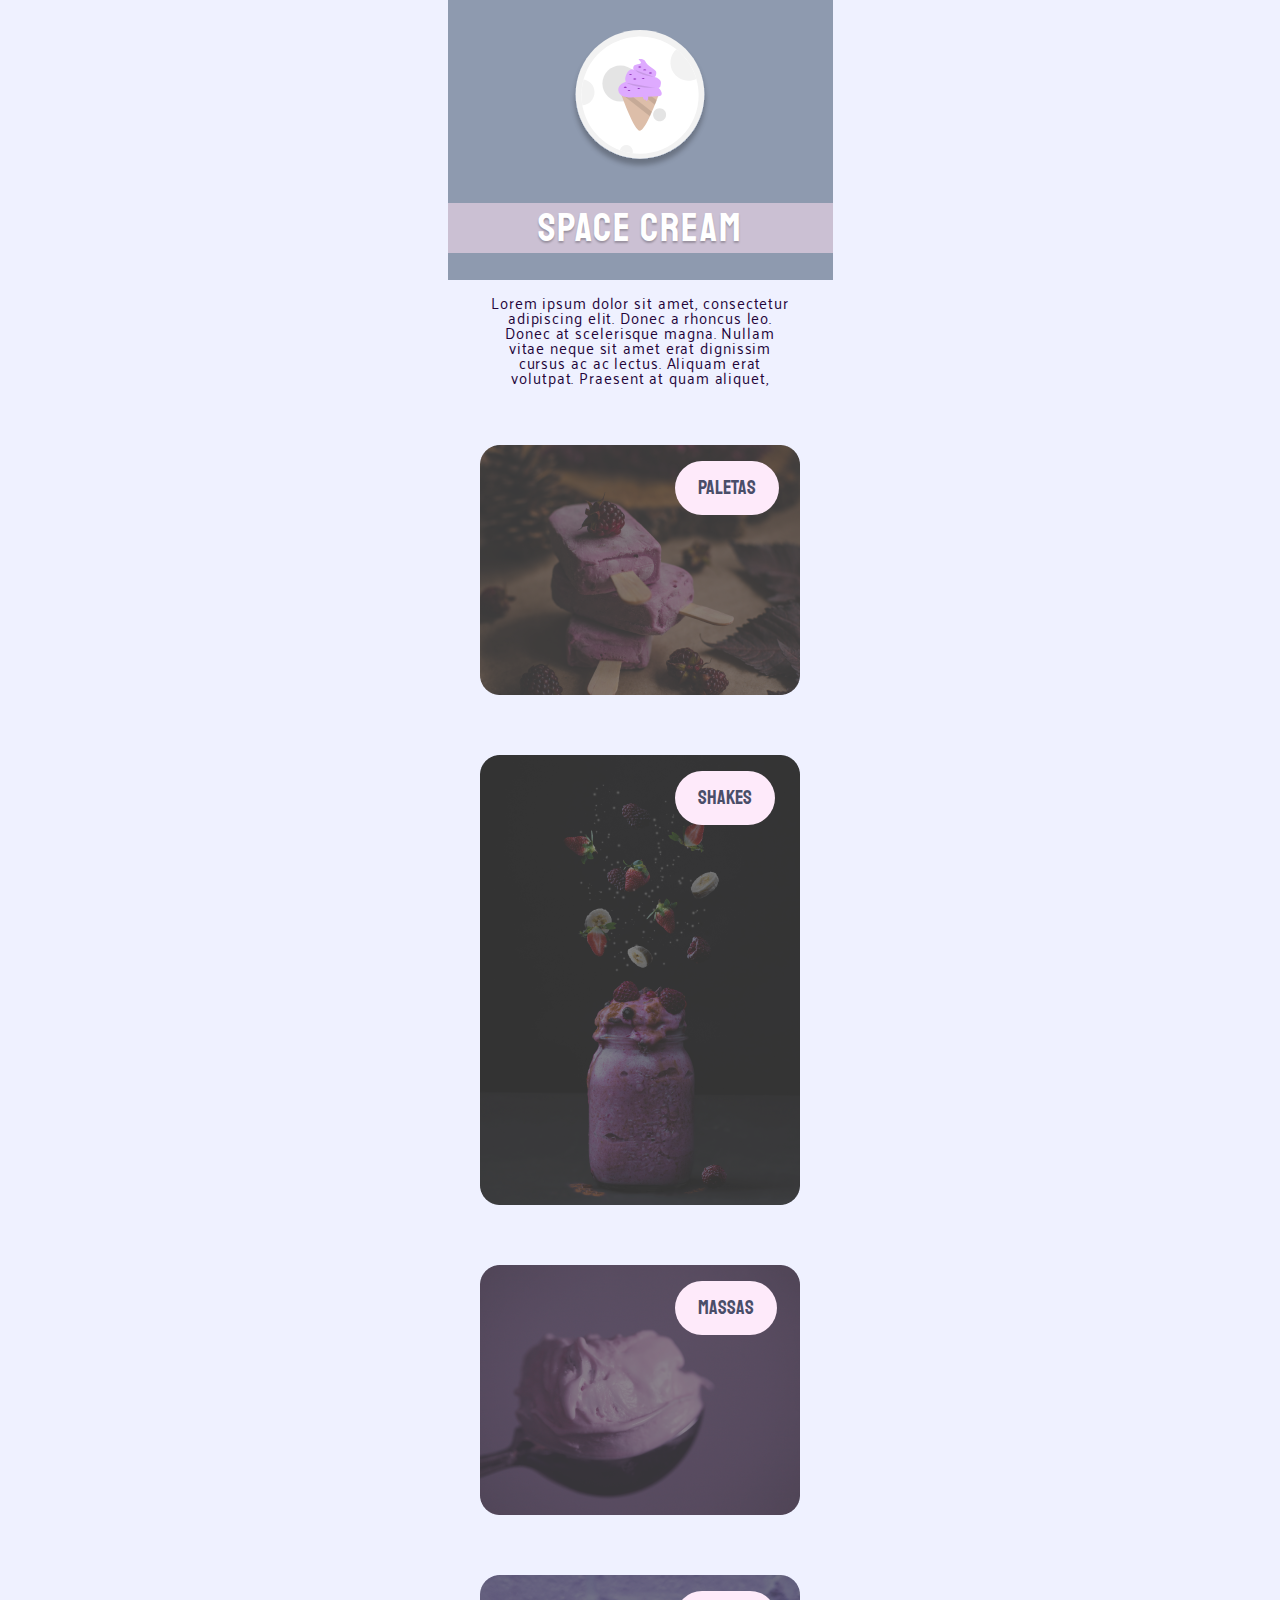
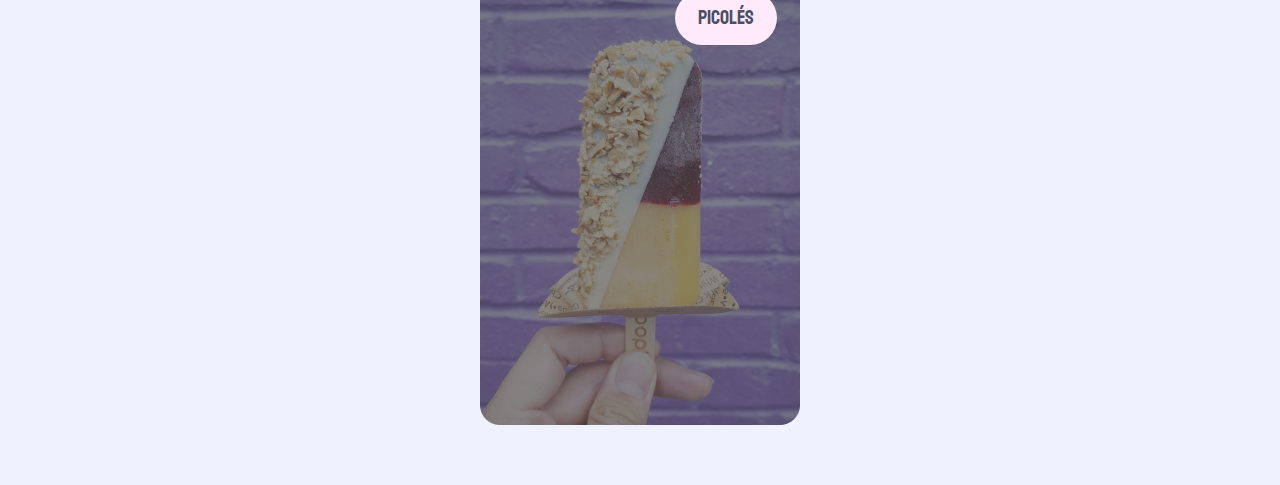
==== (Stage 3) Desafio - Mobile First/index.html @ c7ff437f "Add files via upload" ====
<!DOCTYPE html>
<html lang="en">
<head>
  <meta charset="UTF-8">
  <meta http-equiv="X-UA-Compatible" content="IE=edge">
  <meta name="viewport" content="width=device-width, initial-scale=1.0">
  <link rel="preconnect" href="https://fonts.googleapis.com">
  <link rel="preconnect" href="https://fonts.gstatic.com" crossorigin>

  <link href="https://fonts.googleapis.com/css2?family=Epilogue&family=Palanquin&family=Staatliches&display=swap" rel="stylesheet">

  <link rel="stylesheet" href="style.css">
  
  <title>Space cream</title>

</head>

<body>

  <div class="page">

    <header>

      <img src="images/logo (1).svg" alt="Ilustração vetorial de um sorvete rosa na frente da lua">
    
      <h1>Space Cream</h1>
  
    </header>
  
    <main>
  
      <p>
        Lorem ipsum dolor sit amet, consectetur adipiscing elit. 
        Donec a rhoncus leo. Donec at scelerisque magna. 
        Nullam vitae neque sit amet erat dignissim cursus ac ac lectus. 
        Aliquam erat volutpat. Praesent at quam aliquet, 
      </p>
  
      <div class="card">
        <img src="images/sorvete1.png" alt="Três picolés da cor rosa empilhados, com framboesas espalhadas.">
        <span>Paletas</span>
      </div>
  
      <div class="card">
        <img src="images/sorvete2.png" alt="Pedaços de morango, banana e framboesa caindo em cima de um shake roxo, em um recipiente de vidro.">
        <span>Shakes</span>
      </div>
  
      <div class="card">
        <img src="images/sorvete3.png" alt="Bola de sorvete rosa em uma colher. Fundo roxo.">
        <span>Massas</span>
      </div>
  
      <div class="card">
        <img src="images/sorvete4.png" alt="mão segurando picolé de 3 sabores, sobre um fundo de tijolos roxos">
        <span>Picolés</span>
      </div>
  
    </main>

  </div>
  
</body>

</html>
---- (Stage 3) Desafio - Mobile First/style.css ----
:root {
  --primary-fontstyle: 'Staatliches', sans-serif;
  --secondary-fontstyle: 'Palanquin', sans-serif;

  font-size: 62.5%;
}

* {
  padding: 0;
  margin: 0;

  box-sizing: border-box;
}

body {
  margin: 0 auto;
  font-family: var(--primary-fontstyle);
  background: #EFF1FF;

}

header {
  text-align: center;
  background-color: #8E9AAF;
  height: 28rem;
}

header img {
  margin: 3rem;
  height: 14rem;
}

header h1 {
  background-color: #CBC0D3;
  padding: 0.8rem 8.5rem;

  font-size: 4rem;
  line-height: 3.4rem;
  text-transform: uppercase;
  letter-spacing: 0.05em;
  font-weight: normal; 

  color: #FFFFFF;
  text-shadow: 0px 2px 2px rgba(0, 0, 0, 0.25);
}

.page {
  margin: 0 auto;
  max-width: 38.5rem;

}

main {
  background: #EFF1FF;
  display: flex;
  flex-direction: column;
  align-items: center;
}

main p {
  font-family: var(--secondary-fontstyle);
  font-size: 1.5rem;
  line-height: 1.5rem;
  text-align: center;
  color: #23053A;

  max-width: 30.5rem;

  margin-top: 1.5rem;

  letter-spacing: 0.06em;
}

main .card {
  margin-top: 6rem;
  display: grid;
  gap: 3.2rem;

  position: relative;

  animation: downtop 1s;
}

main .card img {
  filter: brightness(0.6) contrast(0.6);
  transition: all 0.2s;
}

.card img:hover {
  cursor: pointer;
  transform: scale(1.1);
  filter: brightness(1) contrast(1);
}

main .card span {
  position:absolute;
  top: 1.6rem;
  left: 19.5rem;

  color: #4A4E69;
  background-color: #FEEAFA;
  padding: 1rem 2.3rem;
  border-radius: 8rem;

  font-size: 2rem;
  line-height: 3.4rem;

  animation: topdown 1s;
}

main:last-child {
  margin-bottom: 6rem;
}

@keyframes downtop {
  0% {
    opacity: 0;
    transform: translateY(1.5rem);
  }

  100% {
    opacity: 1;
    transform: translateY(0);
  }
}

@keyframes topdown {
  0% {
    opacity: 0;
    transform: translateY(-3rem);
  }

  100% {
    opacity: 1;
    transform: translateY(0);
  }
}
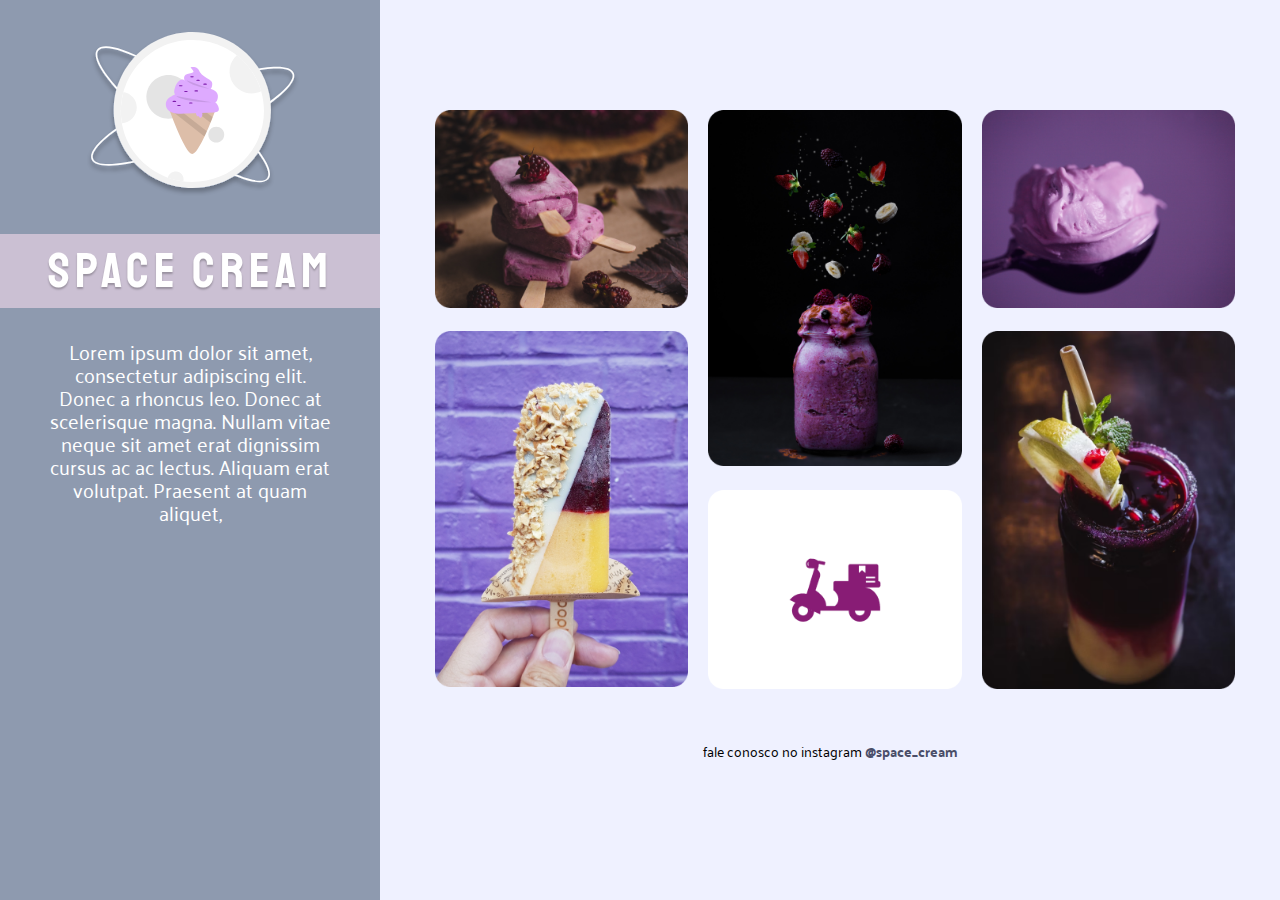
==== commit 5398789c: "Add files via upload" ====
--- a/(Stage 3) Desafio - Mobile First/index.html
+++ b/(Stage 3) Desafio - Mobile First/index.html
@@ -21,44 +21,67 @@
 
     <header>
 
-      <img src="images/logo (1).svg" alt="Ilustração vetorial de um sorvete rosa na frente da lua">
-    
-      <h1>Space Cream</h1>
-  
-    </header>
-  
-    <main>
-  
+      <div class="heading">
+
+        <img src="images/logo 1.svg" alt="Ilustração vetorial de um sorvete rosa na frente da lua">
+      
+        <h1>Space Cream</h1>
+
+      </div>
+
       <p>
         Lorem ipsum dolor sit amet, consectetur adipiscing elit. 
         Donec a rhoncus leo. Donec at scelerisque magna. 
         Nullam vitae neque sit amet erat dignissim cursus ac ac lectus. 
         Aliquam erat volutpat. Praesent at quam aliquet, 
       </p>
+
+    </header>
   
-      <div class="card">
-        <img src="images/sorvete1.png" alt="Três picolés da cor rosa empilhados, com framboesas espalhadas.">
-        <span>Paletas</span>
+    <main>
+
+      <div class="card-wrapper">
+        <div class="card">
+          <img src="images/sorvete1.png" alt="Três picolés da cor rosa empilhados, com framboesas espalhadas.">
+          <span>Paletas</span>
+        </div>
+    
+        <div class="card">
+          <img src="images/sorvete2.png" alt="Pedaços de morango, banana e framboesa caindo em cima de um shake roxo, em um recipiente de vidro.">
+          <span>Shakes</span>
+        </div>
+        
+        <div class="card">
+          <img src="images/sorvete3.png" alt="Bola de sorvete rosa em uma colher. Fundo roxo.">
+          <span>Massas</span>
+        </div>
+  
+        <div class="card">
+          <img src="images/image 1sucos.png" alt="Três picolés da cor rosa empilhados, com framboesas espalhadas.">
+          <span>Sucos</span>
+        </div>
+  
+        <div class="card">
+          <img src="images/sorvete4.png" alt="mão segurando picolé de 3 sabores, sobre um fundo de tijolos roxos">
+          <span>Picolés</span>
+        </div>
+    
+        <div class="card">
+          <img src="images/Group 1delivery (2).png" alt="mão segurando picolé de 3 sabores, sobre um fundo de tijolos roxos">
+          <span>Delivery</span>
+        </div>
       </div>
   
-      <div class="card">
-        <img src="images/sorvete2.png" alt="Pedaços de morango, banana e framboesa caindo em cima de um shake roxo, em um recipiente de vidro.">
-        <span>Shakes</span>
-      </div>
-  
-      <div class="card">
-        <img src="images/sorvete3.png" alt="Bola de sorvete rosa em uma colher. Fundo roxo.">
-        <span>Massas</span>
-      </div>
-  
-      <div class="card">
-        <img src="images/sorvete4.png" alt="mão segurando picolé de 3 sabores, sobre um fundo de tijolos roxos">
-        <span>Picolés</span>
-      </div>
-  
+      <footer>
+        <p>fale conosco no instagram <a href="wwwe">@space_cream</a> </p>
+      </footer>
+    
     </main>
+    
+  </div>
 
-  </div>
+
+
   
 </body>
 
--- a/(Stage 3) Desafio - Mobile First/style.css
+++ b/(Stage 3) Desafio - Mobile First/style.css
@@ -14,124 +14,248 @@
 
 body {
   margin: 0 auto;
+  max-width: 45rem;
+
   font-family: var(--primary-fontstyle);
+
   background: #EFF1FF;
-
-}
-
-header {
+}
+
+.page header {
+  display: flex;
+  flex-direction: column;
   text-align: center;
+  align-items: center;
+  animation: topdown 1s;
+}
+
+header .heading {
   background-color: #8E9AAF;
-  height: 28rem;
+  height: 30rem;
+
+  width: 100%;
+}
+
+img {
+  max-width: 100%;
+  height: auto;
 }
 
 header img {
-  margin: 3rem;
-  height: 14rem;
+  margin: 2.2rem;
 }
 
 header h1 {
   background-color: #CBC0D3;
-  padding: 0.8rem 8.5rem;
-
-  font-size: 4rem;
+  padding: 0.8rem;
+
+  font-weight: 400;
+  font-size: clamp(4rem, 1rem + 4vw, 5rem);
   line-height: 3.4rem;
-  text-transform: uppercase;
+/* identical to box height, or 85% */
+
+  letter-spacing: 0.5rem;
+
+  color: #FFFFFF;
+
+  text-shadow: 0px 2px 2px rgba(0, 0, 0, 0.25);
+}
+
+ header p {
+  max-width: 34rem;
+
+  font-weight: 400;
+  font-size: 1.5rem;
+  line-height: 2.3rem;
+  font-family: var(--secondary-fontstyle);
+
+  color: #23053A;
+  
+  margin: 1.4rem 4rem 6rem;
+}
+
+.card-wrapper {
+  display: grid;
+  text-align: center;
+
+  animation: downtop 1s;
+}
+
+main .card {
+  margin-bottom: 3.2rem;
+  position: relative;
+}
+
+.card img {
+  margin: 0 0.5rem;
+  object-fit: fill;
+
+  transition: 0.2s;
+}
+
+.card span {
+  position:absolute;
+  left: 20%;
+  top: 42%;
+
+  padding: 0.5rem 2.5rem;
+  background: #FEEAFA;
+  border-radius: 5rem;
+
+  font-weight: 400;
+  font-size: 3rem;
+  line-height: 3.4rem;
+
   letter-spacing: 0.05em;
-  font-weight: normal; 
-
-  color: #FFFFFF;
-  text-shadow: 0px 2px 2px rgba(0, 0, 0, 0.25);
-}
-
-.page {
-  margin: 0 auto;
-  max-width: 38.5rem;
-
-}
-
-main {
-  background: #EFF1FF;
-  display: flex;
-  flex-direction: column;
-  align-items: center;
-}
-
-main p {
+
+  color: #4A4E69;
+}
+
+footer {
+  display: none;
+
+  text-align: center;
+  margin: 4.5rem 0;
+
+  font-size: 1.4rem;
+  line-height: 2.8rem;
   font-family: var(--secondary-fontstyle);
-  font-size: 1.5rem;
-  line-height: 1.5rem;
-  text-align: center;
-  color: #23053A;
-
-  max-width: 30.5rem;
-
-  margin-top: 1.5rem;
-
-  letter-spacing: 0.06em;
-}
-
-main .card {
-  margin-top: 6rem;
-  display: grid;
-  gap: 3.2rem;
-
-  position: relative;
-
-  animation: downtop 1s;
-}
-
-main .card img {
-  filter: brightness(0.6) contrast(0.6);
-  transition: all 0.2s;
+}
+
+footer a {
+  text-decoration: none;
+  color: #4A4E69;
+  font-weight:bold;
 }
 
 .card img:hover {
   cursor: pointer;
-  transform: scale(1.1);
-  filter: brightness(1) contrast(1);
-}
-
-main .card span {
-  position:absolute;
-  top: 1.6rem;
-  left: 19.5rem;
-
-  color: #4A4E69;
-  background-color: #FEEAFA;
-  padding: 1rem 2.3rem;
-  border-radius: 8rem;
-
-  font-size: 2rem;
-  line-height: 3.4rem;
-
-  animation: topdown 1s;
-}
-
-main:last-child {
-  margin-bottom: 6rem;
-}
-
-@keyframes downtop {
+  transform: scale(1.09);
+}
+
+@media (min-width: 1000px) {
+
+  header img {
+    margin: 3.2rem 0;
+  }
+
+  header h1 {
+    padding: 2rem;
+  }
+
+  body {
+    margin: 0;
+    height: 100%;
+    max-width: 130rem;
+  }
+
+  .page{
+    display: flex;
+    max-width: 130rem;
+    align-items: center;
+    margin-right: 5rem;
+  }
+
+  header {
+    min-width: 38rem;
+    background-color: #8E9AAF;
+    height: 100vh;
+    margin-right: 5rem;
+  }
+
+  header p {
+    font-size: clamp(1rem, 1rem + 2vw, 2rem);
+    color: #FFFFFF;
+
+    margin: 4rem 4rem 6rem;
+    max-width: 28.5rem;
+  }
+
+  main .card {
+    margin: 0;
+  }
+
+  .card span {
+    display: none;
+  }
+
+  .card-wrapper {
+    grid-template-areas: "Paletas Shakes Massas"
+    "Picole Shakes Sucos"
+    "Picole Delivery Sucos";
+    
+    gap: 2rem;
+
+    height: fit-content;
+    width: 100%;
+    margin-top: 2rem;
+    
+    
+  
+  }
+
+  .card-wrapper div:nth-child(1) {
+    grid-area: Paletas;
+  }
+
+  .card-wrapper div:nth-child(2) {
+    grid-area: Shakes;
+  }
+
+  .card-wrapper div:nth-child(3) {
+    grid-area: Massas;
+  }
+
+  .card-wrapper div:nth-child(4) {
+    grid-area: Sucos;
+  }
+
+  .card-wrapper div:nth-child(5) {
+    grid-area: Picole;
+  }
+
+  .card-wrapper div:nth-child(6) {
+    grid-area: Delivery;
+  }
+
+  footer {
+    display: block;
+  }
+
+  }
+
+
+
+
+
+
+
+
+
+
+
+@keyframes topdown /*nome escolhido da animação*/ {
   0% {
     opacity: 0;
-    transform: translateY(1.5rem);
+    transform: translateY(-15px); /*vai mover 15px para cima*/
   }
 
   100% {
     opacity: 1;
     transform: translateY(0);
   }
-}
-
-@keyframes topdown {
+
+}
+
+@keyframes downtop /*nome escolhido da animação*/ {
   0% {
     opacity: 0;
-    transform: translateY(-3rem);
+    transform: translateY(15px); /*vai mover 15px para cima*/
   }
 
   100% {
     opacity: 1;
     transform: translateY(0);
   }
+
 }